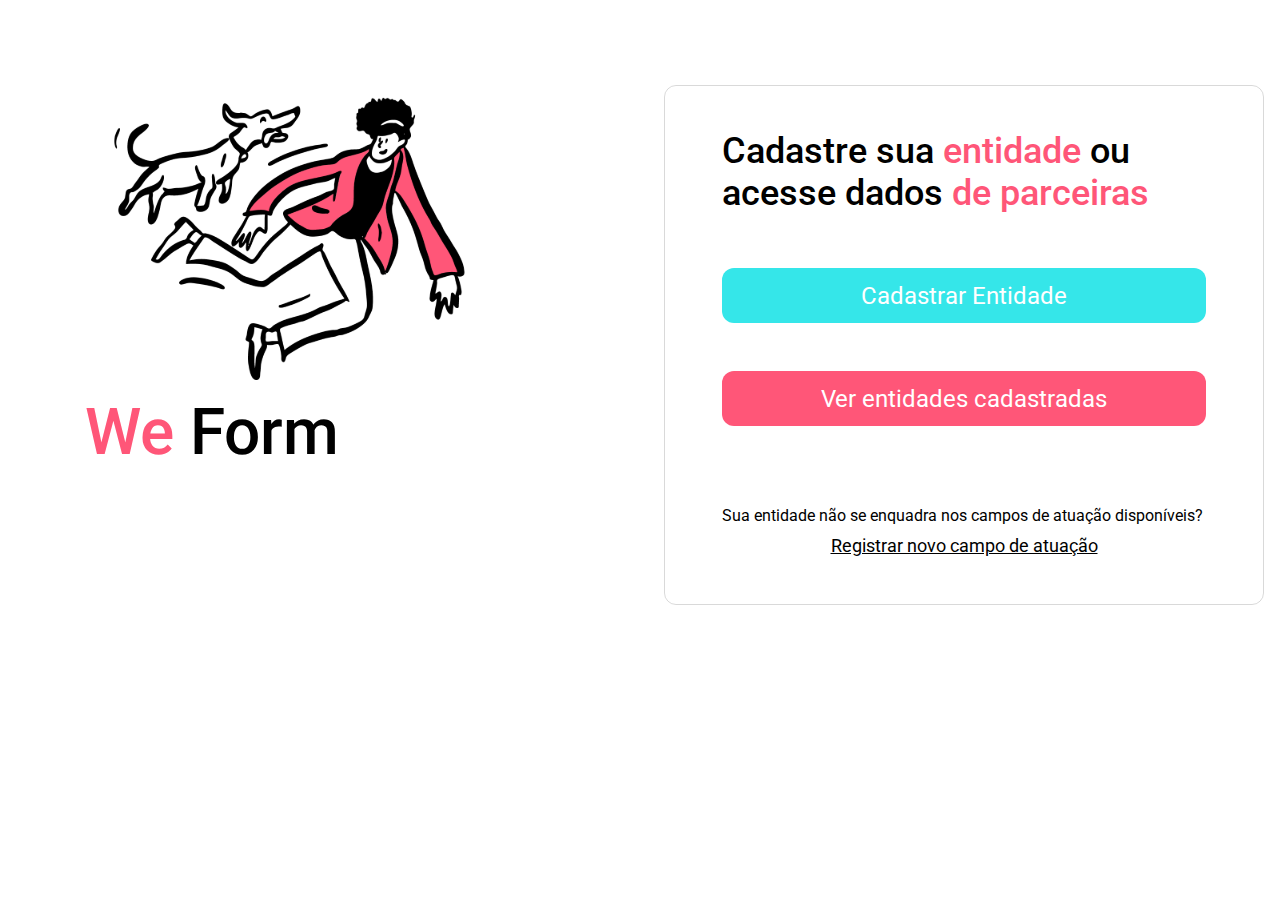
==== index.html @ d5a54c7d "pagina 1" ====
<!DOCTYPE html>
<html lang="en">
    <head>
        <meta charset="UTF-8" />
        <meta name="viewport" content="width=device-width, initial-scale=1.0" />
        <link rel="stylesheet" href="styles.css" />

        <link rel="preconnect" href="https://fonts.googleapis.com" />
        <link rel="preconnect" href="https://fonts.gstatic.com" crossorigin />
        <link
            href="https://fonts.googleapis.com/css2?family=Roboto:wght@300;400;500;700;900&display=swap"
            rel="stylesheet"
        />
        <title>We Form</title>
    </head>
    <body>
        <article class="content">
            <aside>
                <img src="assets/hero.svg" alt="" />
                <h1><span>We</span> Form</h1>
            </aside>
            <main>
                <h2>Cadastre sua <span>entidade</span> ou acesse dados <span>de parceiras</span></h2>

                <section class="actions">
                    <a href="">Cadastrar Entidade</a>
                    <a href="">Ver entidades cadastradas</a>
                </section>
                <footer>
                    <p>
                        Sua entidade não se enquadra nos campos de atuação
                        disponíveis?
                    </p>
                    <a href="">Registrar novo campo de atuação</a>
                </footer>
            </main>
        </article>
    </body>
</html>
---- styles.css ----
* {
    padding: 0;
    margin: 0;
    box-sizing: border-box;
}

:root {
    font-size: 62.5%;
}

body {
    font-family: 'Roboto';
    font-size: 1.4rem;
}

.content {
    display: grid;
    grid-template-areas: 
    ". . . . ."
    ". hero . form ."
    ". hero . form ."
    ". hero . form ."
    ". . . . .";
    gap: 8.5rem;
}

main {
    grid-area: form;
}

aside {
    grid-area: hero;
}

aside h1 {
    font-weight: 500;
    font-size: 6.4rem;
    line-height: 7.5rem;
}

aside h1 span, h2 span {
    color: #ff5678;
}

main {
    width: 60rem;
    height: 52rem;
    border: 0.1rem solid rgba(0, 0, 0, 0.15);
    padding: 4.4rem 5.7rem;
    border-radius: 1.2rem;
}

main h2 {
    max-width: 43rem;
    font-size: 3.6rem;
    font-weight: 500;
}

main .actions {
    display: flex;
    flex-flow: column wrap;
}

main .actions a {
    border-radius: 1.2rem;
    text-decoration: none;
    font-size: 2.4rem;
    height: 5.5rem;
    background-color: #35E6E9;
    color: white;
    margin-top: 5.4rem;

    display: flex;
    justify-content: center;
    align-items: center;
}

main .actions a + a {
    background-color: #ff5678;
    margin-top: 4.8rem;
}

main footer p{
    margin-top: 8rem;
    font-size: 1.6rem;
}
main footer a{
    margin-top: 1rem;
    font-size: 1.8rem;
    display: block;
    text-align: center;
    color: #000;
}
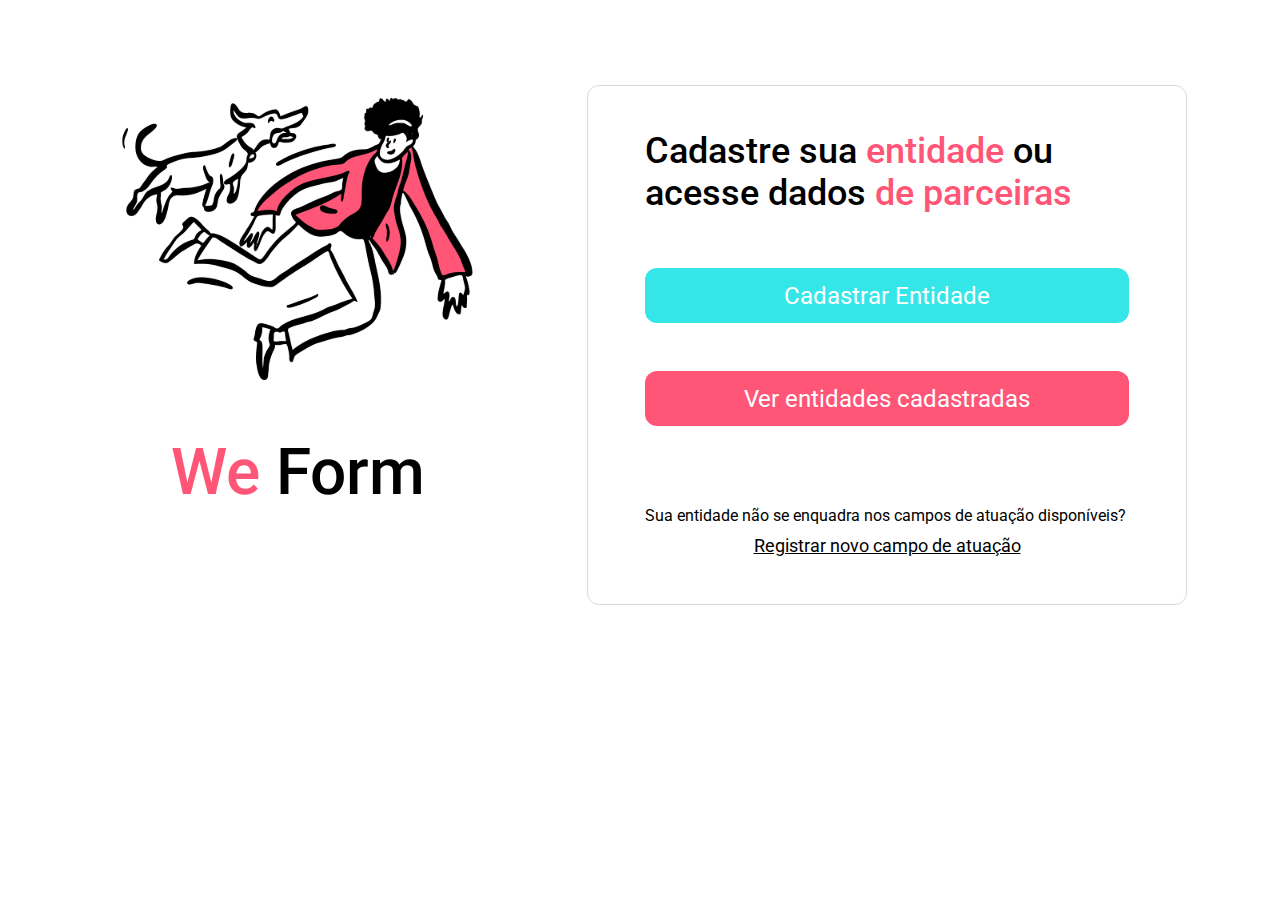
==== commit 33f730a1: "página 2" ====
--- a/index.html
+++ b/index.html
@@ -11,19 +11,26 @@
             href="https://fonts.googleapis.com/css2?family=Roboto:wght@300;400;500;700;900&display=swap"
             rel="stylesheet"
         />
+        <link
+            rel="stylesheet"
+            href="/assets/fontawesome-free-6.4.0-web/css/all.css"
+        />
         <title>We Form</title>
     </head>
     <body>
-        <article class="content">
+        <div class="content">
             <aside>
                 <img src="assets/hero.svg" alt="" />
                 <h1><span>We</span> Form</h1>
             </aside>
             <main>
-                <h2>Cadastre sua <span>entidade</span> ou acesse dados <span>de parceiras</span></h2>
+                <h2>
+                    Cadastre sua <span>entidade</span> ou acesse dados
+                    <span>de parceiras</span>
+                </h2>
 
                 <section class="actions">
-                    <a href="">Cadastrar Entidade</a>
+                    <a href="cadastro-entidade.html">Cadastrar Entidade</a>
                     <a href="">Ver entidades cadastradas</a>
                 </section>
                 <footer>
@@ -34,6 +41,6 @@
                     <a href="">Registrar novo campo de atuação</a>
                 </footer>
             </main>
-        </article>
+        </div>
     </body>
 </html>
--- a/styles.css
+++ b/styles.css
@@ -6,6 +6,8 @@
 
 :root {
     font-size: 62.5%;
+    --default-border: 0.1rem solid rgba(0, 0, 0, 0.15);
+    --default-border-radius: 1.2rem;
 }
 
 body {
@@ -14,13 +16,13 @@
 }
 
 .content {
+    justify-content: center;
     display: grid;
-    grid-template-areas: 
-    ". . . . ."
-    ". hero . form ."
-    ". hero . form ."
-    ". hero . form ."
-    ". . . . .";
+    grid-template-areas:
+        '. . . .'
+        '. hero form .'
+        '. hero form .'
+        '. hero form .';
     gap: 8.5rem;
 }
 
@@ -30,24 +32,28 @@
 
 aside {
     grid-area: hero;
+    text-align: center;
 }
 
 aside h1 {
     font-weight: 500;
     font-size: 6.4rem;
     line-height: 7.5rem;
+    margin-top: 4rem;
 }
 
-aside h1 span, h2 span {
+aside h1 span,
+h2 span {
     color: #ff5678;
 }
 
 main {
     width: 60rem;
     height: 52rem;
-    border: 0.1rem solid rgba(0, 0, 0, 0.15);
+    border: var(--default-border);
     padding: 4.4rem 5.7rem;
-    border-radius: 1.2rem;
+    border-radius: var(--default-border-radius);
+    position: relative;
 }
 
 main h2 {
@@ -62,11 +68,11 @@
 }
 
 main .actions a {
-    border-radius: 1.2rem;
+    border-radius: var(--default-border-radius);
     text-decoration: none;
     font-size: 2.4rem;
     height: 5.5rem;
-    background-color: #35E6E9;
+    background-color: #35e6e9;
     color: white;
     margin-top: 5.4rem;
 
@@ -80,14 +86,82 @@
     margin-top: 4.8rem;
 }
 
-main footer p{
+main header {
+    display: flex;
+    align-items: center;
+    gap: 0 1.8rem;
+}
+
+main header i {
+    color: #ff5678;
+    font-size: 1.8rem;
+}
+
+main footer p {
     margin-top: 8rem;
     font-size: 1.6rem;
 }
-main footer a{
+main footer a {
     margin-top: 1rem;
     font-size: 1.8rem;
     display: block;
     text-align: center;
     color: #000;
 }
+
+main form {
+    margin-top: 1.6rem;
+}
+
+main form :is(input, select) {
+    padding: 0 2rem;
+    font-size: 1.8rem;
+    width: 48rem;
+    height: 5.5rem;
+
+    background: white;
+    border: var(--default-border);
+    border-radius: var(--default-border-radius);
+}
+
+main form select {
+    appearance: none;
+}
+
+main form .select-box {
+    position: relative;
+}
+
+main form .select-box::after {
+    font-size: 2.2rem;
+    color: #35e6e9;
+    top: 1.8rem;
+    right: 1.5rem;
+    content: '\f107';
+    font-family: 'Font Awesome 5 free';
+    position: absolute;
+    font-weight: 600;
+}
+
+main form label {
+    font-size: 1.8rem;
+    font-weight: 400;
+    text-transform: lowercase;
+    margin: 1rem 0;
+    display: block;
+}
+
+main form .points {
+    position: relative;
+}
+
+main form input + button {
+    position: absolute;
+    top: 4.5rem;
+    right: 1.5rem;
+    background: transparent;
+    border: none;
+    color: #35e6e9;
+    font-size: 2.4rem;
+    cursor: pointer;
+}
